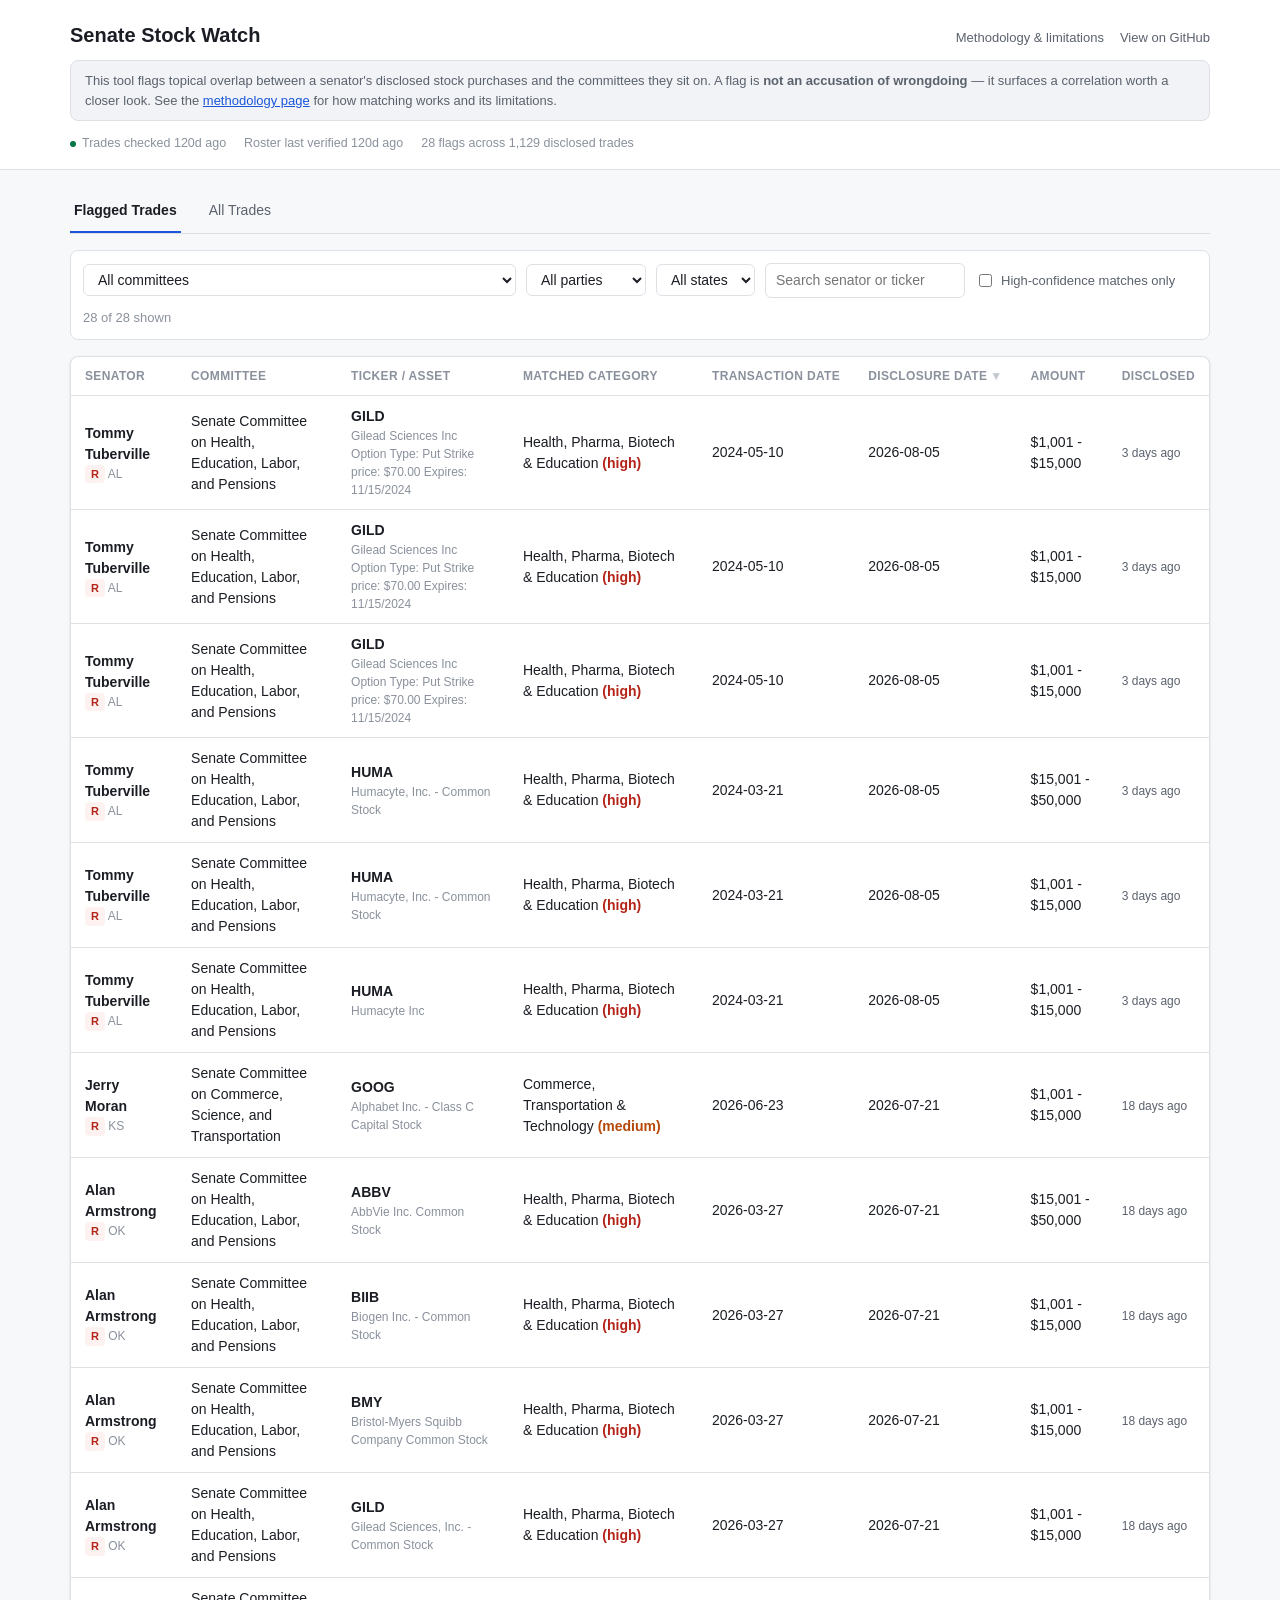
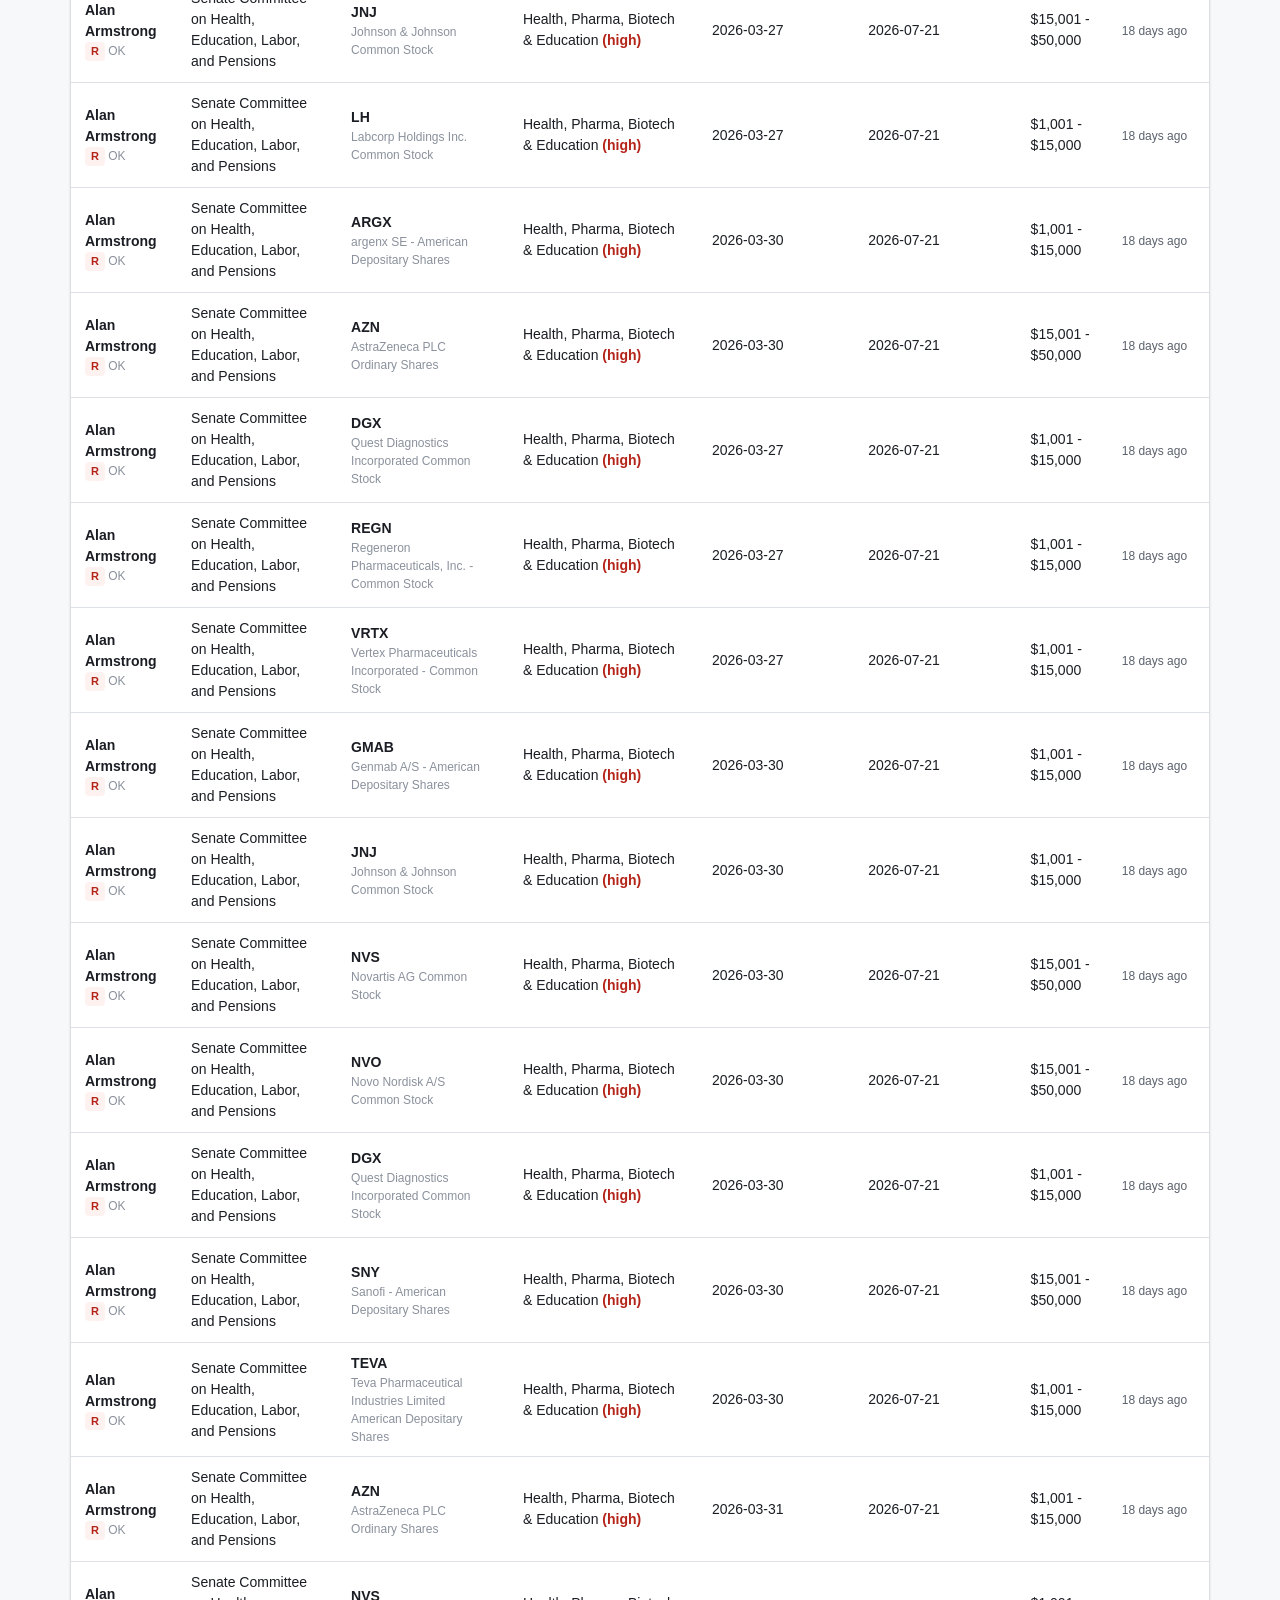
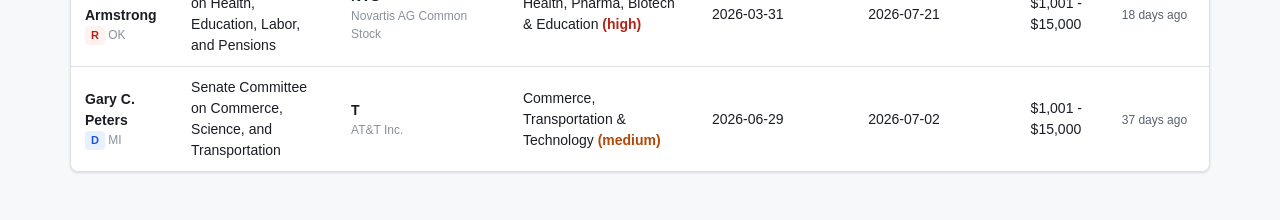
==== docs/index.html @ 35e69fd7 "Initial implementation of Senate Stock Watch Static, serverless web app that flags Senate stock purc" ====
<!doctype html>
<html lang="en">
<head>
  <meta charset="utf-8" />
  <meta name="viewport" content="width=device-width, initial-scale=1" />
  <title>Senate Stock Watch</title>
  <meta name="description" content="Flags US Senate stock trades that fall within the industry jurisdiction of a committee the trading senator sits on." />
  <link rel="stylesheet" href="styles.css" />
</head>
<body>
  <header class="site-header">
    <div class="wrap">
      <div class="title-row">
        <h1>Senate Stock Watch</h1>
        <nav class="header-links">
          <a href="methodology.html">Methodology &amp; limitations</a>
          <a href="#" id="repo-link" target="_blank" rel="noopener">View on GitHub</a>
        </nav>
      </div>
      <p class="disclaimer">
        This tool flags topical overlap between a senator's disclosed stock purchases and the committees
        they sit on. A flag is <strong>not an accusation of wrongdoing</strong> &mdash; it surfaces a
        correlation worth a closer look. See the <a href="methodology.html">methodology page</a> for how
        matching works and its limitations.
      </p>
      <div class="meta-row" id="meta-row">
        <span><span class="dot"></span>Loading...</span>
      </div>
    </div>
  </header>

  <main class="wrap">
    <div class="view-tabs" role="tablist">
      <button class="view-tab active" id="tab-flagged" data-view="flagged" role="tab" aria-selected="true">Flagged Trades</button>
      <button class="view-tab" id="tab-all" data-view="all" role="tab" aria-selected="false">All Trades</button>
    </div>

    <div class="filter-bar" id="filter-bar">
      <select id="filter-committee" aria-label="Filter by committee">
        <option value="">All committees</option>
      </select>
      <select id="filter-party" aria-label="Filter by party">
        <option value="">All parties</option>
        <option value="D">Democrat</option>
        <option value="R">Republican</option>
        <option value="I">Independent</option>
      </select>
      <select id="filter-state" aria-label="Filter by state">
        <option value="">All states</option>
      </select>
      <input type="text" id="filter-search" placeholder="Search senator or ticker" aria-label="Search senator or ticker" />
      <label class="filter-checkbox">
        <input type="checkbox" id="filter-confidence" />
        High-confidence matches only
      </label>
      <div class="filter-spacer"></div>
      <span class="result-count" id="result-count"></span>
    </div>

    <div class="table-container">
      <table id="data-table">
        <thead id="table-head"></thead>
        <tbody id="table-body"></tbody>
      </table>
      <div class="empty-state" id="empty-state" hidden></div>
      <div class="error-state" id="error-state" hidden></div>
    </div>
  </main>

  <dialog id="detail-modal">
    <div class="modal-inner" id="modal-body"></div>
  </dialog>

  <script src="js/data.js"></script>
  <script src="js/table.js"></script>
  <script src="js/filters.js"></script>
  <script src="js/detail.js"></script>
  <script src="js/state.js"></script>
  <script src="js/app.js"></script>
</body>
</html>
---- docs/styles.css ----
:root {
  --bg: #f7f8fa;
  --surface: #ffffff;
  --surface-alt: #f1f3f6;
  --border: #dde1e6;
  --text: #1a1d23;
  --text-muted: #5b626d;
  --text-faint: #8a919c;
  --accent: #1a56db;
  --accent-soft: #e8f0fe;
  --flag-high: #b42318;
  --flag-high-bg: #fef2f1;
  --flag-medium: #b54708;
  --flag-medium-bg: #fef6ec;
  --purchase: #067647;
  --purchase-bg: #e7f6ee;
  --sale: #6b7280;
  --sale-bg: #f1f3f6;
  --shadow: 0 1px 2px rgba(16, 24, 40, 0.06), 0 1px 3px rgba(16, 24, 40, 0.08);
  --radius: 8px;
}

@media (prefers-color-scheme: dark) {
  :root {
    --bg: #14161a;
    --surface: #1c1f26;
    --surface-alt: #23262e;
    --border: #333844;
    --text: #eaecef;
    --text-muted: #a3a9b5;
    --text-faint: #767d89;
    --accent: #5b8def;
    --accent-soft: #1c2b4a;
    --flag-high: #f97066;
    --flag-high-bg: #3a1a1a;
    --flag-medium: #f79009;
    --flag-medium-bg: #3a2a12;
    --purchase: #3ccb7f;
    --purchase-bg: #143324;
    --sale: #9aa1ac;
    --sale-bg: #23262e;
    --shadow: 0 1px 2px rgba(0, 0, 0, 0.4);
  }
}

* {
  box-sizing: border-box;
}

body {
  margin: 0;
  background: var(--bg);
  color: var(--text);
  font-family: -apple-system, BlinkMacSystemFont, "Segoe UI", Roboto, Helvetica, Arial, sans-serif;
  font-size: 14px;
  line-height: 1.5;
}

a {
  color: var(--accent);
}

.wrap {
  max-width: 1180px;
  margin: 0 auto;
  padding: 0 20px 48px;
}

/* Header */
.site-header {
  border-bottom: 1px solid var(--border);
  background: var(--surface);
  margin-bottom: 20px;
}

.site-header .wrap {
  padding-top: 20px;
  padding-bottom: 16px;
}

.title-row {
  display: flex;
  align-items: baseline;
  justify-content: space-between;
  flex-wrap: wrap;
  gap: 8px;
}

.title-row h1 {
  font-size: 20px;
  margin: 0;
}

.header-links {
  font-size: 13px;
  display: flex;
  gap: 16px;
}

.header-links a {
  text-decoration: none;
  color: var(--text-muted);
}

.header-links a:hover {
  color: var(--accent);
}

.disclaimer {
  margin-top: 10px;
  font-size: 13px;
  color: var(--text-muted);
  background: var(--surface-alt);
  border: 1px solid var(--border);
  border-radius: var(--radius);
  padding: 10px 14px;
}

.meta-row {
  margin-top: 10px;
  font-size: 12.5px;
  color: var(--text-faint);
  display: flex;
  gap: 18px;
  flex-wrap: wrap;
}

.meta-row .dot {
  width: 6px;
  height: 6px;
  border-radius: 50%;
  background: var(--purchase);
  display: inline-block;
  margin-right: 6px;
}

/* View tabs */
.view-tabs {
  display: flex;
  gap: 4px;
  margin-bottom: 16px;
  border-bottom: 1px solid var(--border);
}

.view-tab {
  appearance: none;
  border: none;
  background: none;
  font: inherit;
  color: var(--text-muted);
  padding: 10px 4px;
  margin-right: 20px;
  cursor: pointer;
  border-bottom: 2px solid transparent;
}

.view-tab.active {
  color: var(--text);
  border-bottom-color: var(--accent);
  font-weight: 600;
}

/* Filter bar */
.filter-bar {
  display: flex;
  flex-wrap: wrap;
  gap: 10px;
  align-items: center;
  margin-bottom: 16px;
  background: var(--surface);
  border: 1px solid var(--border);
  border-radius: var(--radius);
  padding: 12px;
}

.filter-bar select,
.filter-bar input[type="text"] {
  font: inherit;
  padding: 6px 10px;
  border-radius: 6px;
  border: 1px solid var(--border);
  background: var(--surface);
  color: var(--text);
}

.filter-bar input[type="text"] {
  min-width: 200px;
}

.filter-checkbox {
  display: flex;
  align-items: center;
  gap: 6px;
  color: var(--text-muted);
  font-size: 13px;
}

.filter-spacer {
  flex: 1;
}

.result-count {
  font-size: 13px;
  color: var(--text-faint);
}

/* Table */
.table-container {
  background: var(--surface);
  border: 1px solid var(--border);
  border-radius: var(--radius);
  overflow-x: auto;
  box-shadow: var(--shadow);
}

table {
  width: 100%;
  border-collapse: collapse;
  min-width: 760px;
}

thead th {
  text-align: left;
  font-size: 12px;
  text-transform: uppercase;
  letter-spacing: 0.03em;
  color: var(--text-faint);
  padding: 10px 14px;
  border-bottom: 1px solid var(--border);
  cursor: pointer;
  white-space: nowrap;
  user-select: none;
}

thead th:hover {
  color: var(--text);
}

thead th .sort-arrow {
  opacity: 0.5;
  margin-left: 3px;
}

tbody td {
  padding: 10px 14px;
  border-bottom: 1px solid var(--border);
  vertical-align: middle;
}

tbody tr:last-child td {
  border-bottom: none;
}

tbody tr {
  cursor: pointer;
}

tbody tr:hover {
  background: var(--surface-alt);
}

.senator-cell {
  display: flex;
  flex-direction: column;
}

.senator-name {
  font-weight: 600;
}

.senator-sub {
  font-size: 12px;
  color: var(--text-faint);
}

.badge {
  display: inline-block;
  font-size: 11px;
  font-weight: 600;
  padding: 1px 6px;
  border-radius: 4px;
}

.badge-D { background: var(--accent-soft); color: var(--accent); }
.badge-R { background: var(--flag-high-bg); color: var(--flag-high); }
.badge-I { background: var(--surface-alt); color: var(--text-muted); }

.chip {
  display: inline-block;
  font-size: 12px;
  padding: 2px 8px;
  border-radius: 999px;
  white-space: nowrap;
}

.chip-purchase { background: var(--purchase-bg); color: var(--purchase); }
.chip-sale { background: var(--sale-bg); color: var(--sale); }

.confidence-high { color: var(--flag-high); font-weight: 600; }
.confidence-medium { color: var(--flag-medium); font-weight: 600; }

.recency-chip {
  font-size: 12px;
  color: var(--text-muted);
}

.ticker {
  font-weight: 600;
}

.empty-state, .error-state {
  padding: 48px 20px;
  text-align: center;
  color: var(--text-muted);
}

.error-state {
  color: var(--flag-high);
}

/* Modal */
dialog#detail-modal {
  border: none;
  border-radius: 12px;
  padding: 0;
  width: min(560px, 92vw);
  background: var(--surface);
  color: var(--text);
  box-shadow: var(--shadow);
}

dialog#detail-modal::backdrop {
  background: rgba(10, 12, 16, 0.5);
}

.modal-inner {
  padding: 22px 24px;
}

.modal-inner h2 {
  margin: 0 0 4px;
  font-size: 18px;
}

.modal-close {
  position: absolute;
  top: 14px;
  right: 16px;
  appearance: none;
  border: none;
  background: none;
  font-size: 18px;
  color: var(--text-faint);
  cursor: pointer;
}

.modal-inner {
  position: relative;
}

.detail-grid {
  display: grid;
  grid-template-columns: auto 1fr;
  gap: 6px 14px;
  margin: 16px 0;
  font-size: 13px;
}

.detail-grid dt {
  color: var(--text-faint);
}

.detail-grid dd {
  margin: 0;
}

.rationale-box {
  background: var(--surface-alt);
  border-radius: 8px;
  padding: 12px 14px;
  font-size: 13px;
  color: var(--text-muted);
  margin: 12px 0;
}

.modal-links {
  display: flex;
  gap: 16px;
  font-size: 13px;
  margin-top: 10px;
}

/* Methodology page */
.prose {
  max-width: 720px;
}

.prose h2 {
  font-size: 16px;
  margin-top: 28px;
}

.prose p, .prose li {
  color: var(--text-muted);
}

.prose code {
  background: var(--surface-alt);
  padding: 1px 5px;
  border-radius: 4px;
  font-size: 12.5px;
}
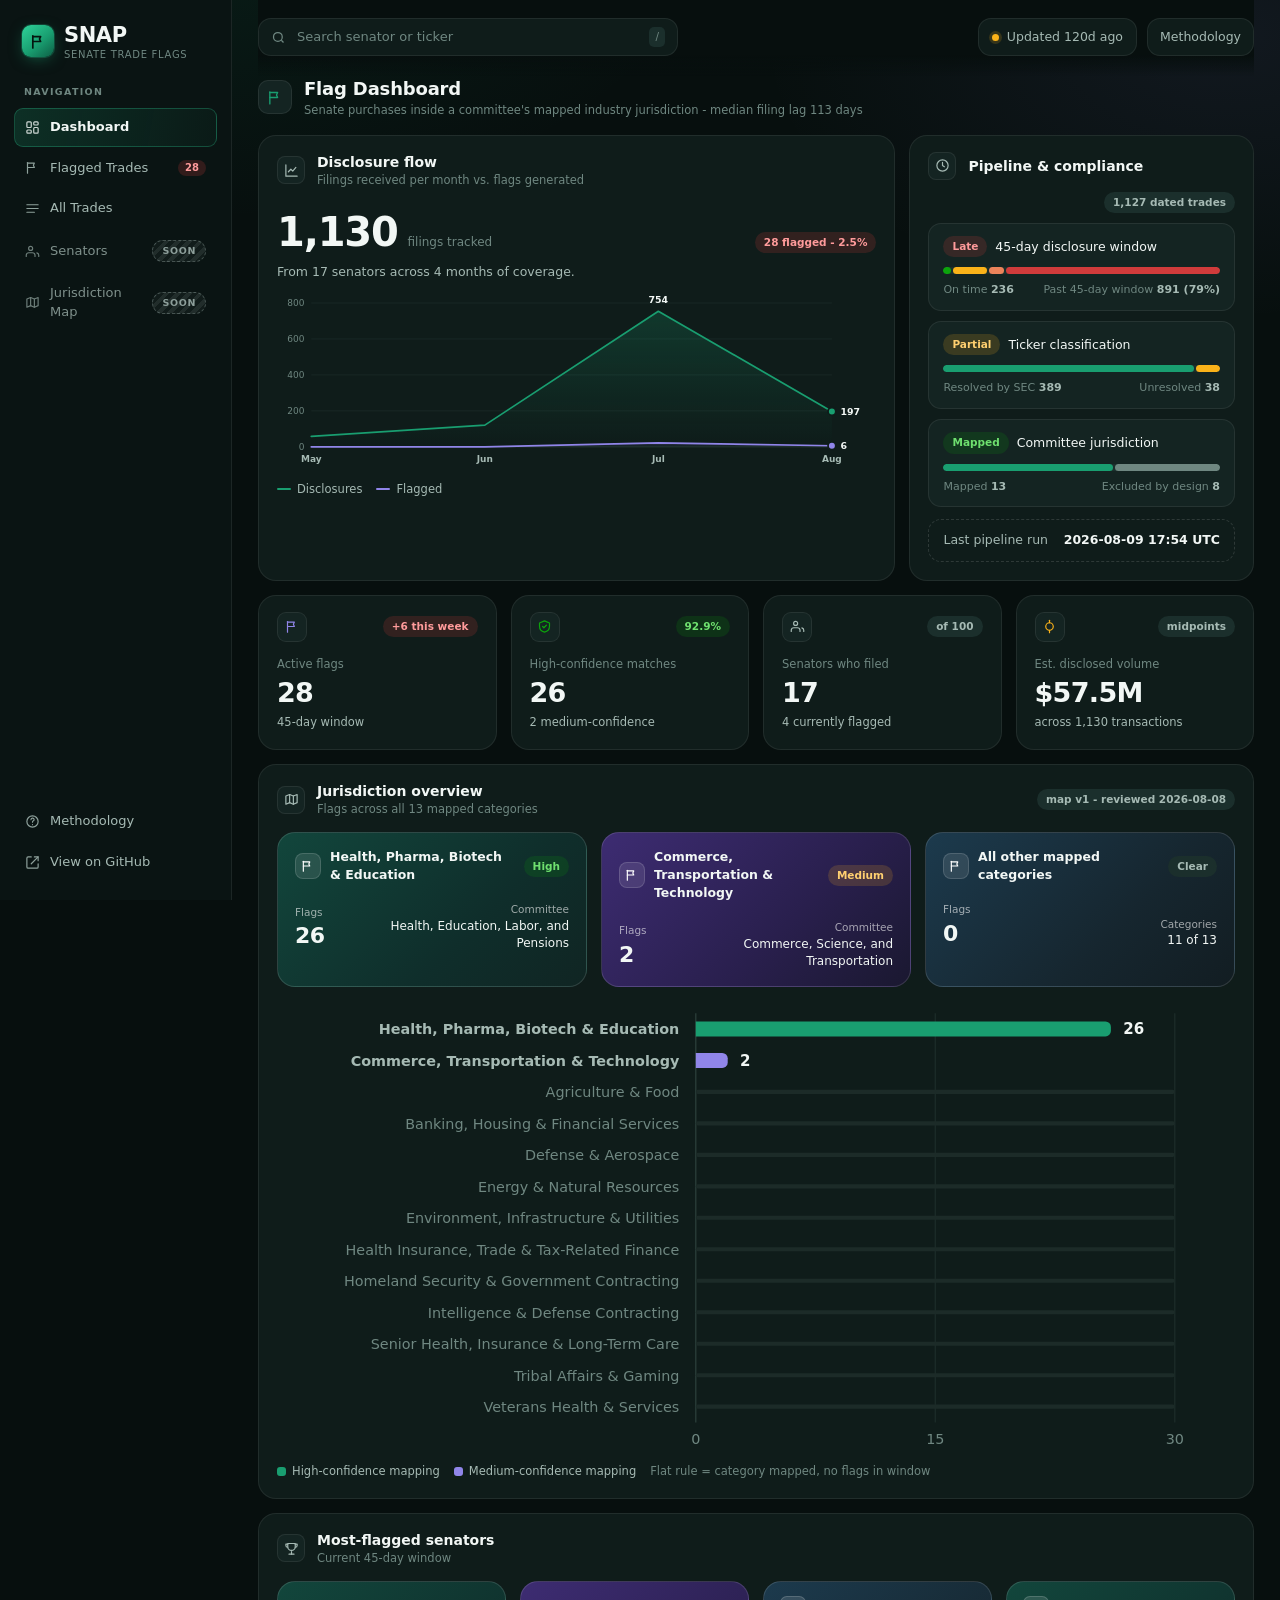
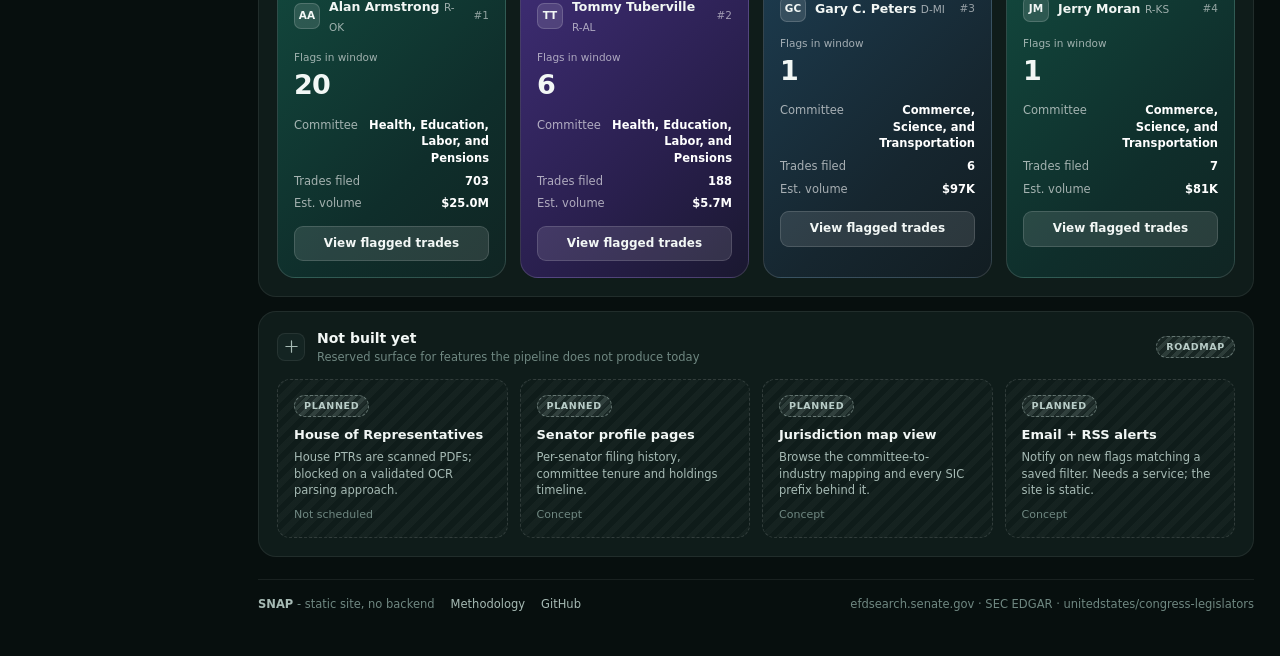
==== commit fcb4f789: "Redesign the frontend as SNAP: dark dashboard shell Replaces the single-table page with a three-view" ====
--- a/docs/index.html
+++ b/docs/index.html
@@ -3,79 +3,320 @@
 <head>
   <meta charset="utf-8" />
   <meta name="viewport" content="width=device-width, initial-scale=1" />
-  <title>Senate Stock Watch</title>
-  <meta name="description" content="Flags US Senate stock trades that fall within the industry jurisdiction of a committee the trading senator sits on." />
+  <title>SNAP - Senate trade flags</title>
+  <meta name="description" content="SNAP flags US Senate stock trades that fall within the industry jurisdiction of a committee the trading senator sits on." />
   <link rel="stylesheet" href="styles.css" />
 </head>
 <body>
-  <header class="site-header">
-    <div class="wrap">
-      <div class="title-row">
-        <h1>Senate Stock Watch</h1>
-        <nav class="header-links">
-          <a href="methodology.html">Methodology &amp; limitations</a>
-          <a href="#" id="repo-link" target="_blank" rel="noopener">View on GitHub</a>
-        </nav>
-      </div>
-      <p class="disclaimer">
-        This tool flags topical overlap between a senator's disclosed stock purchases and the committees
-        they sit on. A flag is <strong>not an accusation of wrongdoing</strong> &mdash; it surfaces a
-        correlation worth a closer look. See the <a href="methodology.html">methodology page</a> for how
-        matching works and its limitations.
-      </p>
-      <div class="meta-row" id="meta-row">
-        <span><span class="dot"></span>Loading...</span>
-      </div>
+<div class="app">
+
+  <!-- ------------------------------------------------------------ rail --- -->
+  <aside class="rail">
+    <a class="rail-brand" href="index.html">
+      <span class="rail-mark">
+        <svg width="17" height="17" viewBox="0 0 24 24" fill="none" stroke="#04150f" stroke-width="2.4" stroke-linecap="round" stroke-linejoin="round" aria-hidden="true">
+          <path d="M4 21V4"/><path d="M4 5h11l-1.6 3.5L15 12H4"/>
+        </svg>
+      </span>
+      <span class="rail-word">SNAP<span>Senate trade flags</span></span>
+    </a>
+
+    <nav class="rail-section" aria-label="Views">
+      <div class="rail-label">Navigation</div>
+      <button class="rail-item" id="nav-dashboard" data-view="dashboard" aria-current="page">
+        <svg width="15" height="15" viewBox="0 0 24 24" fill="none" stroke="currentColor" stroke-width="1.9" aria-hidden="true"><rect x="3" y="3" width="7" height="9" rx="1.5"/><rect x="14" y="3" width="7" height="5" rx="1.5"/><rect x="14" y="12" width="7" height="9" rx="1.5"/><rect x="3" y="16" width="7" height="5" rx="1.5"/></svg>
+        <span class="n">Dashboard</span>
+      </button>
+      <button class="rail-item" id="nav-flagged" data-view="flagged">
+        <svg width="15" height="15" viewBox="0 0 24 24" fill="none" stroke="currentColor" stroke-width="1.9" stroke-linecap="round" stroke-linejoin="round" aria-hidden="true"><path d="M4 21V4"/><path d="M4 5h11l-1.6 3.5L15 12H4"/></svg>
+        <span class="n">Flagged Trades</span>
+        <span class="rail-badge" id="nav-flag-count"></span>
+      </button>
+      <button class="rail-item" id="nav-all" data-view="all">
+        <svg width="15" height="15" viewBox="0 0 24 24" fill="none" stroke="currentColor" stroke-width="1.9" stroke-linecap="round" stroke-linejoin="round" aria-hidden="true"><path d="M3 6h18"/><path d="M3 12h18"/><path d="M3 18h12"/></svg>
+        <span class="n">All Trades</span>
+      </button>
+      <div class="rail-item" data-planned title="Planned - not built yet">
+        <svg width="15" height="15" viewBox="0 0 24 24" fill="none" stroke="currentColor" stroke-width="1.9" stroke-linecap="round" stroke-linejoin="round" aria-hidden="true"><path d="M16 20v-2a4 4 0 0 0-4-4H6a4 4 0 0 0-4 4v2"/><circle cx="9" cy="7" r="3.2"/><path d="M22 20v-2a4 4 0 0 0-3-3.9"/></svg>
+        <span class="n">Senators</span>
+        <span class="chip chip-planned">Soon</span>
+      </div>
+      <div class="rail-item" data-planned title="Planned - not built yet">
+        <svg width="15" height="15" viewBox="0 0 24 24" fill="none" stroke="currentColor" stroke-width="1.9" stroke-linecap="round" stroke-linejoin="round" aria-hidden="true"><path d="M9 4 3 6.5v13L9 17l6 2.5 6-2.5v-13L15 6.5Z"/><path d="M9 4v13"/><path d="M15 6.5v13"/></svg>
+        <span class="n">Jurisdiction Map</span>
+        <span class="chip chip-planned">Soon</span>
+      </div>
+    </nav>
+
+    <div class="rail-foot">
+      <a class="rail-item" href="methodology.html">
+        <svg width="15" height="15" viewBox="0 0 24 24" fill="none" stroke="currentColor" stroke-width="1.9" stroke-linecap="round" stroke-linejoin="round" aria-hidden="true"><circle cx="12" cy="12" r="9"/><path d="M9.6 9a2.5 2.5 0 1 1 3.4 2.3c-.7.3-1 .9-1 1.7"/><path d="M12 17h.01"/></svg>
+        <span class="n">Methodology</span>
+      </a>
+      <a class="rail-item" id="repo-link" href="https://github.com/ryanlafav/senate-stock-watch" target="_blank" rel="noopener">
+        <svg width="15" height="15" viewBox="0 0 24 24" fill="none" stroke="currentColor" stroke-width="1.9" stroke-linecap="round" stroke-linejoin="round" aria-hidden="true"><path d="M15 3h6v6"/><path d="M10 14 21 3"/><path d="M21 14v5a2 2 0 0 1-2 2H5a2 2 0 0 1-2-2V5a2 2 0 0 1 2-2h5"/></svg>
+        <span class="n">View on GitHub</span>
+      </a>
     </div>
-  </header>
-
-  <main class="wrap">
-    <div class="view-tabs" role="tablist">
-      <button class="view-tab active" id="tab-flagged" data-view="flagged" role="tab" aria-selected="true">Flagged Trades</button>
-      <button class="view-tab" id="tab-all" data-view="all" role="tab" aria-selected="false">All Trades</button>
+  </aside>
+
+  <!-- ------------------------------------------------------------ main --- -->
+  <div class="main">
+
+    <div class="topbar">
+      <label class="search" for="filter-search">
+        <svg width="15" height="15" viewBox="0 0 24 24" fill="none" stroke="currentColor" stroke-width="2" aria-hidden="true"><circle cx="11" cy="11" r="7"/><path d="m20 20-3.5-3.5"/></svg>
+        <input type="text" id="filter-search" placeholder="Search senator or ticker" autocomplete="off" />
+        <span class="kbd">/</span>
+      </label>
+      <div class="top-tools">
+        <span class="status-pill" id="meta-row"><span class="dot"></span><span>Loading data...</span></span>
+        <a class="pill-btn" href="methodology.html">Methodology</a>
+      </div>
     </div>
 
-    <div class="filter-bar" id="filter-bar">
-      <select id="filter-committee" aria-label="Filter by committee">
-        <option value="">All committees</option>
-      </select>
-      <select id="filter-party" aria-label="Filter by party">
-        <option value="">All parties</option>
-        <option value="D">Democrat</option>
-        <option value="R">Republican</option>
-        <option value="I">Independent</option>
-      </select>
-      <select id="filter-state" aria-label="Filter by state">
-        <option value="">All states</option>
-      </select>
-      <input type="text" id="filter-search" placeholder="Search senator or ticker" aria-label="Search senator or ticker" />
-      <label class="filter-checkbox">
-        <input type="checkbox" id="filter-confidence" />
-        High-confidence matches only
-      </label>
-      <div class="filter-spacer"></div>
-      <span class="result-count" id="result-count"></span>
-    </div>
-
-    <div class="table-container">
-      <table id="data-table">
-        <thead id="table-head"></thead>
-        <tbody id="table-body"></tbody>
-      </table>
-      <div class="empty-state" id="empty-state" hidden></div>
-      <div class="error-state" id="error-state" hidden></div>
-    </div>
-  </main>
-
-  <dialog id="detail-modal">
-    <div class="modal-inner" id="modal-body"></div>
-  </dialog>
-
-  <script src="js/data.js"></script>
-  <script src="js/table.js"></script>
-  <script src="js/filters.js"></script>
-  <script src="js/detail.js"></script>
-  <script src="js/state.js"></script>
-  <script src="js/app.js"></script>
+    <!-- ===================================================== dashboard === -->
+    <section id="view-dashboard">
+      <div class="page-title">
+        <span class="ico">
+          <svg width="17" height="17" viewBox="0 0 24 24" fill="none" stroke="var(--series-1)" stroke-width="1.9" stroke-linecap="round" stroke-linejoin="round" aria-hidden="true"><path d="M4 21V4"/><path d="M4 5h11l-1.6 3.5L15 12H4"/></svg>
+        </span>
+        <div>
+          <h1>Flag Dashboard</h1>
+          <p id="dash-subtitle">Senate purchases inside a committee's mapped industry jurisdiction</p>
+        </div>
+      </div>
+
+      <div class="grid g-hero">
+        <section class="card">
+          <div class="card-head">
+            <span class="ico">
+              <svg width="15" height="15" viewBox="0 0 24 24" fill="none" stroke="var(--ink-2)" stroke-width="1.9" stroke-linecap="round" stroke-linejoin="round" aria-hidden="true"><path d="M3 3v18h18"/><path d="m7 14 4-4 3 3 5-6"/></svg>
+            </span>
+            <div>
+              <h2>Disclosure flow</h2>
+              <p>Filings received per month vs. flags generated</p>
+            </div>
+          </div>
+
+          <div class="hero-figure-row">
+            <span class="hero-figure" id="hero-trades">-</span>
+            <span class="hero-unit">filings tracked</span>
+            <span class="chip chip-crit" id="hero-flag-share" style="margin-left:auto"></span>
+          </div>
+          <p class="hero-sub" id="hero-sub"></p>
+
+          <figure class="chart" id="chart-flow">
+            <div class="tooltip" id="tt-flow" role="status"></div>
+          </figure>
+
+          <div class="legend" style="margin-top:12px">
+            <span class="key"><span class="swatch line" style="background:var(--series-1)"></span>Disclosures</span>
+            <span class="key"><span class="swatch line" style="background:var(--series-2)"></span>Flagged</span>
+          </div>
+        </section>
+
+        <section class="card">
+          <div class="card-head">
+            <span class="ico">
+              <svg width="15" height="15" viewBox="0 0 24 24" fill="none" stroke="var(--ink-2)" stroke-width="1.9" stroke-linecap="round" stroke-linejoin="round" aria-hidden="true"><circle cx="12" cy="12" r="9"/><path d="M12 7v5l3 2"/></svg>
+            </span>
+            <div><h2>Pipeline &amp; compliance</h2></div>
+            <div class="right"><span class="chip chip-mute" id="lag-sample"></span></div>
+          </div>
+
+          <div class="meter-block">
+            <div class="mh">
+              <span class="chip chip-crit" id="lag-verdict">-</span>
+              <span>45-day disclosure window</span>
+            </div>
+            <div class="track" id="lag-track"></div>
+            <div class="meter-foot" id="lag-foot"></div>
+          </div>
+
+          <div class="meter-block">
+            <div class="mh">
+              <span class="chip chip-warn" id="sic-verdict">-</span>
+              <span>Ticker classification</span>
+            </div>
+            <div class="track" id="sic-track"></div>
+            <div class="meter-foot" id="sic-foot"></div>
+          </div>
+
+          <div class="meter-block">
+            <div class="mh">
+              <span class="chip chip-good">Mapped</span>
+              <span>Committee jurisdiction</span>
+            </div>
+            <div class="track" id="map-track"></div>
+            <div class="meter-foot" id="map-foot"></div>
+          </div>
+
+          <div class="callout">
+            <span>Last pipeline run</span>
+            <b id="last-run">-</b>
+          </div>
+        </section>
+      </div>
+
+      <div class="grid g-4 mt" id="stat-tiles"></div>
+
+      <section class="card mt">
+        <div class="card-head">
+          <span class="ico">
+            <svg width="15" height="15" viewBox="0 0 24 24" fill="none" stroke="var(--ink-2)" stroke-width="1.9" stroke-linecap="round" stroke-linejoin="round" aria-hidden="true"><path d="M9 4 3 6.5v13L9 17l6 2.5 6-2.5v-13L15 6.5Z"/><path d="M9 4v13"/><path d="M15 6.5v13"/></svg>
+          </span>
+          <div>
+            <h2>Jurisdiction overview</h2>
+            <p id="cat-subtitle">Where flags are concentrating across the mapped categories</p>
+          </div>
+          <div class="right"><span class="chip chip-mute" id="map-version"></span></div>
+        </div>
+
+        <div class="grid g-3" id="cat-features" style="margin-top:14px"></div>
+
+        <figure class="chart" id="chart-cats" style="margin-top:18px">
+          <div class="tooltip" id="tt-cats" role="status"></div>
+        </figure>
+        <div class="legend" style="margin-top:10px">
+          <span class="key"><span class="swatch" style="background:var(--series-1)"></span>High-confidence mapping</span>
+          <span class="key"><span class="swatch" style="background:var(--series-2)"></span>Medium-confidence mapping</span>
+          <span class="key muted">Flat rule = category mapped, no flags in window</span>
+        </div>
+      </section>
+
+      <section class="card mt" id="leaderboard-card">
+        <div class="card-head">
+          <span class="ico">
+            <svg width="15" height="15" viewBox="0 0 24 24" fill="none" stroke="var(--ink-2)" stroke-width="1.9" stroke-linecap="round" stroke-linejoin="round" aria-hidden="true"><path d="M8 21h8"/><path d="M12 17v4"/><path d="M6 4h12v5a6 6 0 0 1-12 0Z"/><path d="M18 5h3v2a3 3 0 0 1-3 3"/><path d="M6 5H3v2a3 3 0 0 0 3 3"/></svg>
+          </span>
+          <div>
+            <h2>Most-flagged senators</h2>
+            <p id="leaderboard-sub">Current disclosure window</p>
+          </div>
+        </div>
+        <div class="grid g-4" id="leaderboard" style="margin-top:14px"></div>
+      </section>
+
+      <section class="card mt">
+        <div class="card-head">
+          <span class="ico">
+            <svg width="15" height="15" viewBox="0 0 24 24" fill="none" stroke="var(--ink-2)" stroke-width="1.9" stroke-linecap="round" stroke-linejoin="round" aria-hidden="true"><path d="M12 3v18"/><path d="M3 12h18"/></svg>
+          </span>
+          <div>
+            <h2>Not built yet</h2>
+            <p>Reserved surface for features the pipeline does not produce today</p>
+          </div>
+          <div class="right"><span class="chip chip-planned">Roadmap</span></div>
+        </div>
+        <div class="planned-grid">
+          <div class="planned-card">
+            <span class="chip chip-planned">Planned</span>
+            <h3>House of Representatives</h3>
+            <p>House PTRs are scanned PDFs; blocked on a validated OCR parsing approach.</p>
+            <div class="eta">Not scheduled</div>
+          </div>
+          <div class="planned-card">
+            <span class="chip chip-planned">Planned</span>
+            <h3>Senator profile pages</h3>
+            <p>Per-senator filing history, committee tenure and holdings timeline.</p>
+            <div class="eta">Concept</div>
+          </div>
+          <div class="planned-card">
+            <span class="chip chip-planned">Planned</span>
+            <h3>Jurisdiction map view</h3>
+            <p>Browse the committee-to-industry mapping and every SIC prefix behind it.</p>
+            <div class="eta">Concept</div>
+          </div>
+          <div class="planned-card">
+            <span class="chip chip-planned">Planned</span>
+            <h3>Email + RSS alerts</h3>
+            <p>Notify on new flags matching a saved filter. Needs a service; the site is static.</p>
+            <div class="eta">Concept</div>
+          </div>
+        </div>
+      </section>
+    </section>
+
+    <!-- ======================================================== tables === -->
+    <section id="view-table" hidden>
+      <div class="page-title">
+        <span class="ico">
+          <svg width="17" height="17" viewBox="0 0 24 24" fill="none" stroke="var(--series-1)" stroke-width="1.9" stroke-linecap="round" stroke-linejoin="round" aria-hidden="true"><path d="M3 6h18"/><path d="M3 12h18"/><path d="M3 18h18"/></svg>
+        </span>
+        <div>
+          <h1 id="table-title">Flagged Trades</h1>
+          <p id="table-subtitle">Click any row for the full match rationale and the original filing</p>
+        </div>
+        <div class="seg" role="tablist">
+          <button id="tab-flagged" data-view="flagged" role="tab" aria-selected="true">Flagged</button>
+          <button id="tab-all" data-view="all" role="tab" aria-selected="false">All trades</button>
+        </div>
+      </div>
+
+      <section class="card">
+        <div class="filters" id="filter-bar">
+          <select id="filter-committee" aria-label="Filter by committee">
+            <option value="">All committees</option>
+          </select>
+          <select id="filter-party" aria-label="Filter by party">
+            <option value="">All parties</option>
+            <option value="D">Democrat</option>
+            <option value="R">Republican</option>
+            <option value="I">Independent</option>
+          </select>
+          <select id="filter-state" aria-label="Filter by state">
+            <option value="">All states</option>
+          </select>
+          <label class="filter-checkbox">
+            <input type="checkbox" id="filter-confidence" />
+            High-confidence only
+          </label>
+          <span class="result-count" id="result-count"></span>
+        </div>
+
+        <div class="table-scroll">
+          <table id="data-table">
+            <thead id="table-head"></thead>
+            <tbody id="table-body"></tbody>
+          </table>
+        </div>
+        <div class="loading-state" id="loading-state">Loading...</div>
+        <div class="empty-state" id="empty-state" hidden></div>
+        <div class="error-state" id="error-state" hidden></div>
+
+        <div class="notice">
+          <svg width="15" height="15" viewBox="0 0 24 24" fill="none" stroke="var(--warning)" stroke-width="2" stroke-linecap="round" aria-hidden="true"><circle cx="12" cy="12" r="9"/><path d="M12 8v5"/><path d="M12 16h.01"/></svg>
+          <span><b>A flag is not an accusation of wrongdoing.</b> It marks a topical overlap between a
+          disclosed purchase and a committee the senator sits on. Amounts are filed as ranges, so
+          every dollar figure here is a midpoint estimate. See
+          <a href="methodology.html">Methodology &amp; limitations</a>.</span>
+        </div>
+      </section>
+    </section>
+
+    <footer class="site-footer">
+      <span><b style="color:var(--ink-2)">SNAP</b> - static site, no backend</span>
+      <a href="methodology.html">Methodology</a>
+      <a href="https://github.com/ryanlafav/senate-stock-watch" target="_blank" rel="noopener">GitHub</a>
+      <span class="spacer">efdsearch.senate.gov &middot; SEC EDGAR &middot; unitedstates/congress-legislators</span>
+    </footer>
+
+  </div>
+</div>
+
+<dialog id="detail-modal">
+  <div class="modal-inner" id="modal-body"></div>
+</dialog>
+
+<script src="js/format.js"></script>
+<script src="js/data.js"></script>
+<script src="js/charts.js"></script>
+<script src="js/table.js"></script>
+<script src="js/filters.js"></script>
+<script src="js/detail.js"></script>
+<script src="js/dashboard.js"></script>
+<script src="js/state.js"></script>
+<script src="js/app.js"></script>
 </body>
 </html>
--- a/docs/styles.css
+++ b/docs/styles.css
@@ -1,412 +1,1009 @@
+/* SNAP - Senate trade flags.
+ *
+ * Single committed dark theme. Chart series colors are validated for
+ * colorblind separation and >=3:1 contrast against the card surface
+ * (#0f1c1a); status colors are reserved for confidence/compliance state and
+ * are never reused as a series color.
+ */
+
 :root {
-  --bg: #f7f8fa;
-  --surface: #ffffff;
-  --surface-alt: #f1f3f6;
-  --border: #dde1e6;
-  --text: #1a1d23;
-  --text-muted: #5b626d;
-  --text-faint: #8a919c;
-  --accent: #1a56db;
-  --accent-soft: #e8f0fe;
-  --flag-high: #b42318;
-  --flag-high-bg: #fef2f1;
-  --flag-medium: #b54708;
-  --flag-medium-bg: #fef6ec;
-  --purchase: #067647;
-  --purchase-bg: #e7f6ee;
-  --sale: #6b7280;
-  --sale-bg: #f1f3f6;
-  --shadow: 0 1px 2px rgba(16, 24, 40, 0.06), 0 1px 3px rgba(16, 24, 40, 0.08);
-  --radius: 8px;
-}
-
-@media (prefers-color-scheme: dark) {
-  :root {
-    --bg: #14161a;
-    --surface: #1c1f26;
-    --surface-alt: #23262e;
-    --border: #333844;
-    --text: #eaecef;
-    --text-muted: #a3a9b5;
-    --text-faint: #767d89;
-    --accent: #5b8def;
-    --accent-soft: #1c2b4a;
-    --flag-high: #f97066;
-    --flag-high-bg: #3a1a1a;
-    --flag-medium: #f79009;
-    --flag-medium-bg: #3a2a12;
-    --purchase: #3ccb7f;
-    --purchase-bg: #143324;
-    --sale: #9aa1ac;
-    --sale-bg: #23262e;
-    --shadow: 0 1px 2px rgba(0, 0, 0, 0.4);
-  }
-}
-
-* {
-  box-sizing: border-box;
-}
+  color-scheme: dark;
+
+  /* Surfaces */
+  --plane:      #070f0e;
+  --rail:       #0a1413;
+  --surface:    #0f1c1a;
+  --surface-2:  #142422;
+  --surface-3:  #1b2f2c;
+
+  /* Ink */
+  --ink:        #f2f7f5;
+  --ink-2:      #a6bab4;
+  --ink-3:      #6f8781;
+
+  /* Lines */
+  --hair:       rgba(255, 255, 255, 0.075);
+  --hair-2:     rgba(255, 255, 255, 0.13);
+  --grid:       #1c2b28;
+  --axis:       #2a3d39;
+
+  /* Chart series */
+  --series-1:   #199e70;
+  --series-2:   #9085e9;
+
+  /* Status (reserved) */
+  --good:       #0ca30c;
+  --warning:    #fab219;
+  --serious:    #ec835a;
+  --critical:   #d03b3b;
+
+  /* Party */
+  --party-d:    #3987e5;
+  --party-r:    #e66767;
+  --party-i:    #c98500;
+
+  --radius-lg: 18px;
+  --radius:    13px;
+  --radius-sm: 9px;
+
+  --rail-w: 232px;
+
+  font-family: system-ui, -apple-system, "Segoe UI", sans-serif;
+}
+
+* { box-sizing: border-box; }
+
+/* Several components below set an explicit `display`, which would otherwise
+   out-specify the `hidden` attribute and leave hidden controls on screen. */
+[hidden] { display: none !important; }
+
+html, body { margin: 0; padding: 0; }
 
 body {
-  margin: 0;
-  background: var(--bg);
-  color: var(--text);
-  font-family: -apple-system, BlinkMacSystemFont, "Segoe UI", Roboto, Helvetica, Arial, sans-serif;
+  background:
+    radial-gradient(900px 520px at 14% -10%, rgba(25, 158, 112, 0.10), transparent 60%),
+    radial-gradient(760px 460px at 96% 4%, rgba(144, 133, 233, 0.08), transparent 62%),
+    var(--plane);
+  background-attachment: fixed;
+  color: var(--ink);
   font-size: 14px;
-  line-height: 1.5;
-}
-
-a {
-  color: var(--accent);
-}
-
-.wrap {
-  max-width: 1180px;
-  margin: 0 auto;
-  padding: 0 20px 48px;
-}
-
-/* Header */
-.site-header {
-  border-bottom: 1px solid var(--border);
+  line-height: 1.45;
+  -webkit-font-smoothing: antialiased;
+}
+
+h1, h2, h3, h4, p, dl, dd, figure { margin: 0; }
+ul { margin: 0; }
+
+a { color: var(--ink); }
+
+button {
+  font: inherit;
+  color: inherit;
+  background: none;
+  border: none;
+  cursor: pointer;
+}
+
+code {
+  font-family: ui-monospace, SFMono-Regular, Menlo, monospace;
+  font-size: 0.92em;
+  background: var(--surface-2);
+  border: 1px solid var(--hair);
+  border-radius: 5px;
+  padding: 1px 5px;
+}
+
+:focus-visible {
+  outline: 2px solid var(--series-1);
+  outline-offset: 2px;
+  border-radius: 4px;
+}
+
+.visually-hidden {
+  position: absolute;
+  width: 1px; height: 1px;
+  padding: 0; margin: -1px;
+  overflow: hidden;
+  clip: rect(0 0 0 0);
+  white-space: nowrap;
+}
+
+/* ---------------------------------------------------------------- shell --- */
+
+.app {
+  display: grid;
+  grid-template-columns: var(--rail-w) minmax(0, 1fr);
+  min-height: 100vh;
+}
+
+.rail {
+  background: var(--rail);
+  border-right: 1px solid var(--hair);
+  padding: 20px 14px 18px;
+  display: flex;
+  flex-direction: column;
+  gap: 22px;
+  position: sticky;
+  top: 0;
+  height: 100vh;
+  overflow-y: auto;
+}
+
+.rail-brand {
+  display: flex;
+  align-items: center;
+  gap: 10px;
+  padding: 0 8px;
+  text-decoration: none;
+}
+.rail-mark {
+  width: 32px; height: 32px;
+  border-radius: 9px;
+  display: grid;
+  place-items: center;
+  flex: none;
+  background: linear-gradient(140deg, #2fd39a, #199e70 55%, #0d5f45);
+  box-shadow: 0 0 0 1px rgba(47, 211, 154, 0.2), 0 4px 16px -4px rgba(25, 158, 112, 0.6);
+}
+.rail-word {
+  font-size: 21px;
+  font-weight: 720;
+  letter-spacing: -0.02em;
+}
+.rail-word span {
+  display: block;
+  font-size: 10px;
+  font-weight: 500;
+  color: var(--ink-3);
+  letter-spacing: 0.07em;
+  text-transform: uppercase;
+  margin-top: -2px;
+}
+
+.rail-section { display: grid; gap: 2px; }
+.rail-label {
+  font-size: 9.5px;
+  font-weight: 650;
+  letter-spacing: 0.14em;
+  text-transform: uppercase;
+  color: var(--ink-3);
+  padding: 0 10px 7px;
+}
+.rail-item {
+  display: flex;
+  align-items: center;
+  gap: 10px;
+  width: 100%;
+  text-align: left;
+  padding: 9px 10px;
+  border-radius: var(--radius-sm);
+  font-size: 13px;
+  color: var(--ink-2);
+  border: 1px solid transparent;
+  text-decoration: none;
+}
+.rail-item:hover { background: rgba(255, 255, 255, 0.04); color: var(--ink); }
+.rail-item[aria-current="page"] {
+  background: linear-gradient(100deg, rgba(25, 158, 112, 0.20), rgba(25, 158, 112, 0.05));
+  border-color: rgba(47, 211, 154, 0.28);
+  color: var(--ink);
+  font-weight: 570;
+}
+.rail-item svg { flex: none; opacity: 0.85; }
+.rail-item .n { flex: 1; }
+.rail-item[data-planned] { cursor: default; opacity: 0.75; }
+.rail-item[data-planned]:hover { background: none; color: var(--ink-2); }
+
+.rail-badge {
+  font-size: 10px;
+  font-weight: 640;
+  padding: 1px 7px;
+  border-radius: 999px;
+  background: rgba(208, 59, 59, 0.2);
+  color: #ff9b9b;
+  font-variant-numeric: tabular-nums;
+}
+
+.rail-foot { margin-top: auto; display: grid; gap: 2px; }
+
+.main { min-width: 0; padding: 0 26px 44px; }
+
+/* --------------------------------------------------------------- topbar --- */
+
+.topbar {
+  display: flex;
+  align-items: center;
+  gap: 14px;
+  padding: 18px 0 20px;
+  position: sticky;
+  top: 0;
+  z-index: 20;
+  background: linear-gradient(var(--plane) 72%, transparent);
+}
+
+.search {
+  flex: 1 1 auto;
+  min-width: 0; /* let the search shrink instead of pushing the topbar wide */
+  max-width: 420px;
+  display: flex;
+  align-items: center;
+  gap: 9px;
+  height: 38px;
+  padding: 0 12px;
+  border-radius: var(--radius);
   background: var(--surface);
-  margin-bottom: 20px;
-}
-
-.site-header .wrap {
-  padding-top: 20px;
-  padding-bottom: 16px;
-}
-
-.title-row {
+  border: 1px solid var(--hair);
+  color: var(--ink-3);
+}
+.search:focus-within { border-color: var(--hair-2); }
+.search svg { flex: none; }
+.search input {
+  flex: 1;
+  min-width: 0;
+  background: none;
+  border: none;
+  color: var(--ink);
+  font: inherit;
+  font-size: 13px;
+  outline: none;
+}
+.search input::placeholder { color: var(--ink-3); }
+.search .kbd {
+  font-size: 10.5px;
+  padding: 2px 6px;
+  border-radius: 5px;
+  background: var(--surface-3);
+  color: var(--ink-3);
+  flex: none;
+}
+
+.top-tools {
+  margin-left: auto;
+  display: flex;
+  align-items: center;
+  gap: 10px;
+}
+
+.pill-btn {
+  display: inline-flex;
+  align-items: center;
+  gap: 9px;
+  height: 38px;
+  padding: 0 12px;
+  border-radius: var(--radius);
+  background: var(--surface);
+  border: 1px solid var(--hair);
+  font-size: 12.5px;
+  color: var(--ink-2);
+  text-decoration: none;
+  white-space: nowrap;
+}
+.pill-btn:hover { border-color: var(--hair-2); color: var(--ink); }
+
+.status-pill {
+  display: inline-flex;
+  align-items: center;
+  gap: 8px;
+  height: 38px;
+  padding: 0 13px;
+  border-radius: var(--radius);
+  background: var(--surface);
+  border: 1px solid var(--hair);
+  font-size: 12.5px;
+  color: var(--ink-2);
+  white-space: nowrap;
+}
+.status-pill .dot {
+  width: 7px; height: 7px;
+  border-radius: 50%;
+  background: var(--good);
+  box-shadow: 0 0 0 3px rgba(12, 163, 12, 0.16);
+  flex: none;
+}
+.status-pill.is-stale .dot {
+  background: var(--warning);
+  box-shadow: 0 0 0 3px rgba(250, 178, 25, 0.16);
+}
+.status-pill.is-error .dot {
+  background: var(--critical);
+  box-shadow: 0 0 0 3px rgba(208, 59, 59, 0.16);
+}
+
+/* ----------------------------------------------------------- page title --- */
+
+.page-title {
+  display: flex;
+  align-items: center;
+  gap: 12px;
+  margin-bottom: 16px;
+  flex-wrap: wrap;
+}
+.page-title .ico {
+  width: 34px; height: 34px;
+  border-radius: 10px;
+  display: grid;
+  place-items: center;
+  background: var(--surface-2);
+  border: 1px solid var(--hair);
+  flex: none;
+}
+.page-title h1 { font-size: 18px; font-weight: 620; letter-spacing: -0.01em; }
+.page-title p { font-size: 11.5px; color: var(--ink-3); }
+
+.seg {
+  margin-left: auto;
+  display: flex;
+  gap: 2px;
+  padding: 3px;
+  background: var(--surface);
+  border: 1px solid var(--hair);
+  border-radius: 11px;
+}
+.seg button {
+  padding: 6px 13px;
+  border-radius: 8px;
+  font-size: 12.5px;
+  color: var(--ink-3);
+  white-space: nowrap;
+}
+.seg button:hover { color: var(--ink-2); }
+.seg button[aria-selected="true"] {
+  background: var(--surface-3);
+  color: var(--ink);
+  font-weight: 570;
+}
+
+/* ---------------------------------------------------------------- grid --- */
+
+.grid { display: grid; gap: 14px; }
+.g-hero { grid-template-columns: minmax(0, 1.85fr) minmax(0, 1fr); }
+.g-4 { grid-template-columns: repeat(4, minmax(0, 1fr)); }
+.g-3 { grid-template-columns: repeat(3, minmax(0, 1fr)); }
+.mt { margin-top: 14px; }
+
+.card {
+  background: var(--surface);
+  border: 1px solid var(--hair);
+  border-radius: var(--radius-lg);
+  padding: 16px 18px 18px;
+  min-width: 0;
+}
+
+.card-head {
+  display: flex;
+  align-items: center;
+  gap: 12px;
+  flex-wrap: wrap;
+}
+.card-head .ico {
+  width: 28px; height: 28px;
+  border-radius: 8px;
+  flex: none;
+  display: grid;
+  place-items: center;
+  background: var(--surface-2);
+  border: 1px solid var(--hair);
+}
+.card-head h2 { font-size: 14px; font-weight: 600; }
+.card-head p { font-size: 11.5px; color: var(--ink-3); }
+.card-head .right {
+  margin-left: auto;
+  display: flex;
+  align-items: center;
+  gap: 8px;
+}
+
+/* --------------------------------------------------------------- chips --- */
+
+.chip {
+  display: inline-flex;
+  align-items: center;
+  gap: 5px;
+  padding: 3px 9px;
+  border-radius: 999px;
+  font-size: 10.5px;
+  font-weight: 620;
+  white-space: nowrap;
+}
+.chip-good { background: rgba(12, 163, 12, 0.16); color: #6fe06f; }
+.chip-warn { background: rgba(250, 178, 25, 0.16); color: #ffd070; }
+.chip-crit { background: rgba(208, 59, 59, 0.18); color: #ff9b9b; }
+.chip-mute { background: var(--surface-3); color: var(--ink-2); }
+.chip-planned {
+  background: repeating-linear-gradient(135deg, rgba(123, 143, 138, 0.28) 0 4px, rgba(123, 143, 138, 0.09) 4px 8px);
+  color: #b9cdc8;
+  border: 1px dashed rgba(185, 205, 200, 0.42);
+  text-transform: uppercase;
+  letter-spacing: 0.07em;
+  font-size: 9.5px;
+}
+
+.badge {
+  display: inline-grid;
+  place-items: center;
+  min-width: 17px;
+  height: 17px;
+  padding: 0 4px;
+  border-radius: 5px;
+  font-size: 10px;
+  font-weight: 700;
+}
+.badge-D { background: rgba(57, 135, 229, 0.2); color: #8fc0f5; }
+.badge-R { background: rgba(230, 103, 103, 0.2); color: #f4a7a7; }
+.badge-I { background: rgba(201, 133, 0, 0.2); color: #ecc077; }
+
+.confidence-high { color: #ff9b9b; font-weight: 600; }
+.confidence-medium { color: #ffd070; font-weight: 600; }
+.confidence-low { color: var(--ink-3); font-weight: 600; }
+
+/* ---------------------------------------------------------------- hero --- */
+
+.hero-figure-row {
   display: flex;
   align-items: baseline;
+  gap: 10px;
+  margin-top: 14px;
+  flex-wrap: wrap;
+}
+.hero-figure { font-size: 40px; font-weight: 700; letter-spacing: -0.03em; }
+.hero-unit { font-size: 12px; color: var(--ink-3); }
+.hero-sub { font-size: 12.5px; color: var(--ink-2); margin-top: 2px; }
+
+.range-tabs {
+  display: flex;
+  gap: 2px;
+  padding: 3px;
+  background: var(--surface-2);
+  border: 1px solid var(--hair);
+  border-radius: 9px;
+}
+.range-tabs button {
+  padding: 4px 10px;
+  border-radius: 6px;
+  font-size: 11.5px;
+  color: var(--ink-3);
+}
+.range-tabs button[aria-pressed="true"] { background: var(--surface-3); color: var(--ink); }
+
+/* -------------------------------------------------------------- charts --- */
+
+.legend {
+  display: flex;
+  gap: 14px;
+  align-items: center;
+  flex-wrap: wrap;
+  font-size: 11.5px;
+  color: var(--ink-2);
+}
+.legend .key { display: inline-flex; align-items: center; gap: 6px; }
+.swatch { width: 9px; height: 9px; border-radius: 3px; flex: none; }
+.swatch.line { width: 14px; height: 2px; border-radius: 2px; }
+
+.chart { position: relative; margin-top: 10px; }
+.chart svg { display: block; width: 100%; height: auto; overflow: visible; }
+.tick { font-size: 10.5px; fill: var(--ink-3); }
+.tick-strong { font-size: 10.5px; fill: var(--ink-2); font-weight: 560; }
+.gridline { stroke: var(--grid); stroke-width: 1; }
+.baseline { stroke: var(--axis); stroke-width: 1; }
+.dlabel { font-size: 11px; fill: var(--ink); font-weight: 620; }
+
+.tooltip {
+  position: absolute;
+  pointer-events: none;
+  opacity: 0;
+  transform: translate(-50%, -100%);
+  background: #06110f;
+  border: 1px solid var(--hair-2);
+  border-radius: 10px;
+  padding: 8px 11px;
+  font-size: 12px;
+  line-height: 1.45;
+  box-shadow: 0 12px 30px rgba(0, 0, 0, 0.6);
+  transition: opacity 0.12s ease;
+  z-index: 6;
+  white-space: nowrap;
+}
+.tooltip .tt-t { font-weight: 640; margin-bottom: 4px; }
+.tooltip .tt-r { display: flex; align-items: center; gap: 7px; color: var(--ink-2); }
+.tooltip .tt-r b { margin-left: auto; color: var(--ink); font-variant-numeric: tabular-nums; }
+
+/* -------------------------------------------------------------- meters --- */
+
+.meter-block {
+  background: var(--surface-2);
+  border: 1px solid var(--hair);
+  border-radius: var(--radius);
+  padding: 12px 14px;
+  margin-top: 10px;
+}
+.meter-block .mh {
+  display: flex;
+  align-items: center;
+  gap: 8px;
+  font-size: 12.5px;
+}
+.track {
+  height: 7px;
+  border-radius: 999px;
+  background: var(--surface-3);
+  margin-top: 10px;
+  overflow: hidden;
+  display: flex;
+  gap: 2px;
+}
+.track > i { display: block; height: 100%; border-radius: 999px; }
+.meter-foot {
+  display: flex;
   justify-content: space-between;
+  gap: 10px;
+  font-size: 11px;
+  color: var(--ink-3);
+  margin-top: 8px;
+}
+.meter-foot b { color: var(--ink-2); font-variant-numeric: tabular-nums; }
+
+.callout {
+  display: flex;
+  align-items: center;
+  justify-content: space-between;
+  gap: 10px;
+  margin-top: 12px;
+  padding: 11px 14px;
+  border-radius: var(--radius);
+  border: 1px dashed var(--hair-2);
+  font-size: 12.5px;
+  color: var(--ink-2);
+}
+.callout b { color: var(--ink); font-variant-numeric: tabular-nums; }
+
+/* ---------------------------------------------------------- stat tiles --- */
+
+.stat .row1 { display: flex; align-items: center; justify-content: space-between; gap: 8px; }
+.stat .ico {
+  width: 30px; height: 30px;
+  border-radius: 9px;
+  display: grid;
+  place-items: center;
+  background: var(--surface-2);
+  border: 1px solid var(--hair);
+  flex: none;
+}
+.stat .k { font-size: 11.5px; color: var(--ink-3); margin-top: 14px; }
+.stat .v { font-size: 27px; font-weight: 690; letter-spacing: -0.025em; margin-top: 1px; }
+.stat .d { font-size: 11.5px; color: var(--ink-2); margin-top: 2px; }
+
+/* --------------------------------------------------- gradient features --- */
+
+.feature {
+  border-radius: var(--radius-lg);
+  padding: 15px 17px 16px;
+  border: 1px solid var(--hair-2);
+  position: relative;
+  overflow: hidden;
+  min-width: 0;
+}
+.feature.teal   { background: linear-gradient(135deg, #12463c 0%, #0f2e2b 62%, #102523 100%); }
+.feature.violet { background: linear-gradient(135deg, #3d2c72 0%, #291f4d 60%, #1a1830 100%); }
+.feature.steel  { background: linear-gradient(135deg, #1c3a4d 0%, #16262f 62%, #121d22 100%); }
+
+.feature .fh { display: flex; align-items: center; gap: 9px; }
+.feature .fh .ico {
+  width: 26px; height: 26px;
+  border-radius: 8px;
+  flex: none;
+  display: grid;
+  place-items: center;
+  background: rgba(255, 255, 255, 0.10);
+  border: 1px solid rgba(255, 255, 255, 0.14);
+}
+.feature .fh h3 { font-size: 12.5px; font-weight: 600; min-width: 0; }
+.feature .fh .tag { margin-left: auto; flex: none; }
+.feature .body {
+  display: flex;
+  align-items: flex-end;
+  justify-content: space-between;
+  gap: 12px;
+  margin-top: 18px;
+}
+.feature .body .k { font-size: 10.5px; color: rgba(255, 255, 255, 0.6); }
+.feature .body .v { font-size: 22px; font-weight: 680; letter-spacing: -0.02em; }
+.feature .body .r { text-align: right; }
+
+/* --------------------------------------------------------- leaderboard --- */
+
+.lb { border-radius: var(--radius-lg); padding: 14px 16px 16px; border: 1px solid var(--hair-2); }
+.lb .head { display: flex; align-items: center; gap: 9px; }
+.lb .head .av {
+  width: 26px; height: 26px;
+  border-radius: 7px;
+  background: rgba(255, 255, 255, 0.12);
+  border: 1px solid rgba(255, 255, 255, 0.16);
+  display: grid;
+  place-items: center;
+  font-size: 10.5px;
+  font-weight: 650;
+  flex: none;
+}
+.lb .head .nm { font-size: 12.5px; font-weight: 600; }
+.lb .head .sub { font-size: 10.5px; color: rgba(255, 255, 255, 0.6); }
+.lb .head .rank { margin-left: auto; font-size: 10.5px; color: rgba(255, 255, 255, 0.55); }
+.lb .k { font-size: 10.5px; color: rgba(255, 255, 255, 0.6); margin-top: 14px; }
+.lb .v { font-size: 27px; font-weight: 700; letter-spacing: -0.025em; }
+.lb .rows { margin-top: 12px; display: grid; gap: 6px; font-size: 11.5px; }
+.lb .rows div { display: flex; justify-content: space-between; gap: 10px; color: rgba(255, 255, 255, 0.62); }
+.lb .rows div b {
+  color: #fff;
+  font-weight: 560;
+  font-variant-numeric: tabular-nums;
+  text-align: right;
+}
+.lb .cta {
+  margin-top: 14px;
+  width: 100%;
+  text-align: center;
+  padding: 8px;
+  border-radius: 9px;
+  font-size: 12px;
+  font-weight: 570;
+  background: rgba(255, 255, 255, 0.11);
+  border: 1px solid rgba(255, 255, 255, 0.14);
+}
+.lb .cta:hover { background: rgba(255, 255, 255, 0.18); }
+
+/* ------------------------------------------------------------- filters --- */
+
+.filters {
+  display: flex;
+  gap: 8px;
+  align-items: center;
   flex-wrap: wrap;
-  gap: 8px;
-}
-
-.title-row h1 {
-  font-size: 20px;
-  margin: 0;
-}
-
-.header-links {
-  font-size: 13px;
-  display: flex;
-  gap: 16px;
-}
-
-.header-links a {
-  text-decoration: none;
-  color: var(--text-muted);
-}
-
-.header-links a:hover {
-  color: var(--accent);
-}
-
-.disclaimer {
-  margin-top: 10px;
-  font-size: 13px;
-  color: var(--text-muted);
-  background: var(--surface-alt);
-  border: 1px solid var(--border);
-  border-radius: var(--radius);
-  padding: 10px 14px;
-}
-
-.meta-row {
-  margin-top: 10px;
-  font-size: 12.5px;
-  color: var(--text-faint);
-  display: flex;
-  gap: 18px;
-  flex-wrap: wrap;
-}
-
-.meta-row .dot {
-  width: 6px;
-  height: 6px;
-  border-radius: 50%;
-  background: var(--purchase);
-  display: inline-block;
-  margin-right: 6px;
-}
-
-/* View tabs */
-.view-tabs {
-  display: flex;
-  gap: 4px;
-  margin-bottom: 16px;
-  border-bottom: 1px solid var(--border);
-}
-
-.view-tab {
+  margin-top: 14px;
+}
+.control,
+.filters select,
+.filters input[type="text"] {
+  height: 32px;
+  padding: 0 11px;
+  border-radius: 9px;
+  background: var(--surface-2);
+  border: 1px solid var(--hair);
+  font: inherit;
+  font-size: 12px;
+  color: var(--ink-2);
+  display: inline-flex;
+  align-items: center;
+  gap: 7px;
+  outline: none;
+}
+.filters select {
   appearance: none;
-  border: none;
-  background: none;
-  font: inherit;
-  color: var(--text-muted);
-  padding: 10px 4px;
-  margin-right: 20px;
+  padding-right: 26px;
+  background-image: url("data:image/svg+xml;charset=utf-8,%3Csvg xmlns='http://www.w3.org/2000/svg' width='12' height='12' viewBox='0 0 24 24' fill='none' stroke='%236f8781' stroke-width='2.4' stroke-linecap='round'%3E%3Cpath d='m6 9 6 6 6-6'/%3E%3C/svg%3E");
+  background-repeat: no-repeat;
+  background-position: right 9px center;
   cursor: pointer;
-  border-bottom: 2px solid transparent;
-}
-
-.view-tab.active {
-  color: var(--text);
-  border-bottom-color: var(--accent);
-  font-weight: 600;
-}
-
-/* Filter bar */
-.filter-bar {
-  display: flex;
-  flex-wrap: wrap;
-  gap: 10px;
-  align-items: center;
-  margin-bottom: 16px;
-  background: var(--surface);
-  border: 1px solid var(--border);
-  border-radius: var(--radius);
-  padding: 12px;
-}
-
-.filter-bar select,
-.filter-bar input[type="text"] {
-  font: inherit;
-  padding: 6px 10px;
-  border-radius: 6px;
-  border: 1px solid var(--border);
-  background: var(--surface);
-  color: var(--text);
-}
-
-.filter-bar input[type="text"] {
-  min-width: 200px;
-}
+}
+.filters select:hover,
+.filters input[type="text"]:hover { border-color: var(--hair-2); }
+.filters select:focus-visible,
+.filters input[type="text"]:focus-visible { border-color: var(--series-1); outline: none; }
+.filters input[type="text"] {
+  flex: 1 1 200px;
+  min-width: 160px;
+  color: var(--ink);
+}
+.filters input[type="text"]::placeholder { color: var(--ink-3); }
 
 .filter-checkbox {
-  display: flex;
-  align-items: center;
-  gap: 6px;
-  color: var(--text-muted);
-  font-size: 13px;
-}
-
-.filter-spacer {
-  flex: 1;
-}
+  display: inline-flex;
+  align-items: center;
+  gap: 7px;
+  height: 32px;
+  padding: 0 11px;
+  border-radius: 9px;
+  background: var(--surface-2);
+  border: 1px solid var(--hair);
+  font-size: 12px;
+  color: var(--ink-2);
+  cursor: pointer;
+  user-select: none;
+}
+.filter-checkbox:hover { border-color: var(--hair-2); }
+.filter-checkbox input { accent-color: var(--series-1); margin: 0; }
 
 .result-count {
-  font-size: 13px;
-  color: var(--text-faint);
-}
-
-/* Table */
-.table-container {
-  background: var(--surface);
-  border: 1px solid var(--border);
-  border-radius: var(--radius);
-  overflow-x: auto;
-  box-shadow: var(--shadow);
-}
+  margin-left: auto;
+  font-size: 12px;
+  color: var(--ink-3);
+  font-variant-numeric: tabular-nums;
+}
+
+/* --------------------------------------------------------------- table --- */
+
+.table-scroll { overflow-x: auto; margin-top: 12px; }
 
 table {
   width: 100%;
   border-collapse: collapse;
-  min-width: 760px;
-}
-
+  font-size: 12.5px;
+}
 thead th {
   text-align: left;
-  font-size: 12px;
+  font-size: 10.5px;
+  font-weight: 620;
+  letter-spacing: 0.07em;
   text-transform: uppercase;
-  letter-spacing: 0.03em;
-  color: var(--text-faint);
-  padding: 10px 14px;
-  border-bottom: 1px solid var(--border);
-  cursor: pointer;
+  color: var(--ink-3);
+  padding: 0 11px 10px;
   white-space: nowrap;
+  border-bottom: 1px solid var(--hair);
   user-select: none;
 }
-
-thead th:hover {
-  color: var(--text);
-}
-
-thead th .sort-arrow {
-  opacity: 0.5;
-  margin-left: 3px;
-}
+thead th[data-sortable] { cursor: pointer; }
+thead th[data-sortable]:hover { color: var(--ink-2); }
+.sort-arrow { margin-left: 5px; font-size: 9px; color: var(--series-1); }
 
 tbody td {
-  padding: 10px 14px;
-  border-bottom: 1px solid var(--border);
+  padding: 11px;
+  border-bottom: 1px solid var(--hair);
   vertical-align: middle;
 }
-
-tbody tr:last-child td {
-  border-bottom: none;
-}
-
-tbody tr {
-  cursor: pointer;
-}
-
-tbody tr:hover {
-  background: var(--surface-alt);
-}
-
-.senator-cell {
-  display: flex;
-  flex-direction: column;
-}
-
-.senator-name {
-  font-weight: 600;
-}
-
+tbody tr:last-child td { border-bottom: none; }
+tbody tr { cursor: pointer; }
+tbody tr:hover { background: rgba(255, 255, 255, 0.028); }
+
+.senator-cell { display: flex; align-items: center; gap: 9px; }
+.senator-cell .av {
+  width: 28px; height: 28px;
+  border-radius: 8px;
+  flex: none;
+  display: grid;
+  place-items: center;
+  font-size: 10.5px;
+  font-weight: 640;
+  background: var(--surface-2);
+  border: 1px solid var(--hair);
+  color: var(--ink-2);
+}
+.senator-name { font-weight: 570; display: block; white-space: nowrap; }
 .senator-sub {
-  font-size: 12px;
-  color: var(--text-faint);
-}
-
-.badge {
-  display: inline-block;
+  display: flex;
+  align-items: center;
+  gap: 5px;
   font-size: 11px;
-  font-weight: 600;
-  padding: 1px 6px;
-  border-radius: 4px;
-}
-
-.badge-D { background: var(--accent-soft); color: var(--accent); }
-.badge-R { background: var(--flag-high-bg); color: var(--flag-high); }
-.badge-I { background: var(--surface-alt); color: var(--text-muted); }
-
-.chip {
-  display: inline-block;
-  font-size: 12px;
-  padding: 2px 8px;
-  border-radius: 999px;
+  color: var(--ink-3);
+}
+.ticker { font-weight: 650; font-variant-numeric: tabular-nums; }
+/* Long asset, committee and industry names are truncated to one line so the
+   row stays a single band. The full string stays reachable via the cell's
+   title attribute and the detail modal, so nothing is actually hidden.
+   These must be block-level: max-width does nothing on an inline box. */
+.cell-sub,
+.industry-cell,
+.committee-cell > div:first-child {
+  display: block;
+  overflow: hidden;
+  text-overflow: ellipsis;
   white-space: nowrap;
 }
-
-.chip-purchase { background: var(--purchase-bg); color: var(--purchase); }
-.chip-sale { background: var(--sale-bg); color: var(--sale); }
-
-.confidence-high { color: var(--flag-high); font-weight: 600; }
-.confidence-medium { color: var(--flag-medium); font-weight: 600; }
-
-.recency-chip {
-  font-size: 12px;
-  color: var(--text-muted);
-}
-
-.ticker {
-  font-weight: 600;
-}
-
-.empty-state, .error-state {
-  padding: 48px 20px;
+.cell-sub { font-size: 11px; color: var(--ink-3); max-width: 235px; }
+.industry-cell { font-size: 12px; color: var(--ink-2); max-width: 215px; }
+.committee-cell > div:first-child { font-size: 12px; max-width: 245px; }
+.num { font-variant-numeric: tabular-nums; white-space: nowrap; }
+.align-right { text-align: right; }
+.muted { color: var(--ink-3); }
+
+.chip-purchase { background: rgba(25, 158, 112, 0.18); color: #6fdcb4; }
+.chip-sale { background: rgba(144, 133, 233, 0.18); color: #c3bcf5; }
+
+.empty-state,
+.error-state,
+.loading-state {
+  padding: 34px 16px;
   text-align: center;
-  color: var(--text-muted);
-}
-
-.error-state {
-  color: var(--flag-high);
-}
-
-/* Modal */
+  font-size: 13px;
+  color: var(--ink-3);
+}
+.error-state { color: #ff9b9b; }
+
+.skeleton {
+  height: 13px;
+  border-radius: 5px;
+  background: linear-gradient(90deg, var(--surface-2) 25%, var(--surface-3) 50%, var(--surface-2) 75%);
+  background-size: 200% 100%;
+  animation: shimmer 1.3s linear infinite;
+}
+@keyframes shimmer {
+  from { background-position: 200% 0; }
+  to { background-position: -200% 0; }
+}
+@media (prefers-reduced-motion: reduce) {
+  .skeleton { animation: none; }
+  .tooltip { transition: none; }
+}
+
+/* -------------------------------------------------------------- notice --- */
+
+.notice {
+  margin-top: 14px;
+  display: flex;
+  gap: 10px;
+  align-items: flex-start;
+  padding: 12px 15px;
+  border-radius: var(--radius);
+  background: rgba(250, 178, 25, 0.07);
+  border: 1px solid rgba(250, 178, 25, 0.22);
+  font-size: 12.5px;
+  color: var(--ink-2);
+}
+.notice svg { flex: none; margin-top: 1px; }
+.notice b { color: var(--ink); }
+
+/* ------------------------------------------------------------- planned --- */
+
+.planned-grid {
+  display: grid;
+  grid-template-columns: repeat(4, minmax(0, 1fr));
+  gap: 12px;
+  margin-top: 14px;
+}
+.planned-card {
+  border-radius: var(--radius);
+  padding: 14px 16px;
+  border: 1px dashed var(--hair-2);
+  background: repeating-linear-gradient(135deg, rgba(123, 143, 138, 0.06) 0 6px, transparent 6px 12px);
+}
+.planned-card h3 { font-size: 13px; font-weight: 620; margin-top: 9px; }
+.planned-card p { font-size: 11.5px; color: var(--ink-2); margin-top: 4px; }
+.planned-card .eta { font-size: 11px; color: var(--ink-3); margin-top: 8px; }
+
+/* --------------------------------------------------------------- modal --- */
+
 dialog#detail-modal {
-  border: none;
-  border-radius: 12px;
+  border: 1px solid var(--hair-2);
+  border-radius: var(--radius-lg);
+  background: var(--surface);
+  color: var(--ink);
   padding: 0;
-  width: min(560px, 92vw);
-  background: var(--surface);
-  color: var(--text);
-  box-shadow: var(--shadow);
-}
-
-dialog#detail-modal::backdrop {
-  background: rgba(10, 12, 16, 0.5);
-}
-
-.modal-inner {
-  padding: 22px 24px;
-}
-
-.modal-inner h2 {
-  margin: 0 0 4px;
-  font-size: 18px;
-}
-
+  max-width: 620px;
+  width: calc(100% - 32px);
+  box-shadow: 0 30px 70px rgba(0, 0, 0, 0.7);
+}
+dialog#detail-modal::backdrop { background: rgba(3, 8, 7, 0.72); }
+
+.modal-inner { padding: 22px 24px 24px; position: relative; }
 .modal-close {
   position: absolute;
-  top: 14px;
-  right: 16px;
-  appearance: none;
-  border: none;
-  background: none;
+  top: 14px; right: 14px;
+  width: 30px; height: 30px;
+  border-radius: 8px;
+  background: var(--surface-2);
+  border: 1px solid var(--hair);
+  color: var(--ink-2);
   font-size: 18px;
-  color: var(--text-faint);
-  cursor: pointer;
-}
-
-.modal-inner {
-  position: relative;
-}
+  line-height: 1;
+  display: grid;
+  place-items: center;
+}
+.modal-close:hover { color: var(--ink); border-color: var(--hair-2); }
+.modal-inner h2 { font-size: 18px; font-weight: 640; padding-right: 40px; }
 
 .detail-grid {
   display: grid;
-  grid-template-columns: auto 1fr;
-  gap: 6px 14px;
-  margin: 16px 0;
-  font-size: 13px;
-}
-
+  grid-template-columns: minmax(0, 150px) minmax(0, 1fr);
+  gap: 0;
+  margin-top: 18px;
+  font-size: 12.5px;
+}
 .detail-grid dt {
-  color: var(--text-faint);
-}
-
+  color: var(--ink-3);
+  padding: 9px 0;
+  border-top: 1px solid var(--hair);
+}
 .detail-grid dd {
-  margin: 0;
+  padding: 9px 0;
+  border-top: 1px solid var(--hair);
+  word-break: break-word;
 }
 
 .rationale-box {
-  background: var(--surface-alt);
-  border-radius: 8px;
-  padding: 12px 14px;
-  font-size: 13px;
-  color: var(--text-muted);
-  margin: 12px 0;
-}
-
-.modal-links {
+  margin-top: 18px;
+  padding: 13px 15px;
+  border-radius: var(--radius);
+  background: var(--surface-2);
+  border: 1px solid var(--hair);
+  font-size: 12.5px;
+  color: var(--ink-2);
+  line-height: 1.55;
+}
+
+.modal-links { margin-top: 18px; display: flex; gap: 16px; flex-wrap: wrap; }
+.modal-links a { font-size: 12.5px; color: #6fdcb4; text-decoration: none; }
+.modal-links a:hover { text-decoration: underline; }
+
+/* -------------------------------------------------------------- footer --- */
+
+.site-footer {
+  margin-top: 22px;
+  padding-top: 16px;
+  border-top: 1px solid var(--hair);
   display: flex;
   gap: 16px;
-  font-size: 13px;
-  margin-top: 10px;
-}
-
-/* Methodology page */
+  flex-wrap: wrap;
+  align-items: center;
+  font-size: 11.5px;
+  color: var(--ink-3);
+}
+.site-footer a { color: var(--ink-2); text-decoration: none; }
+.site-footer a:hover { text-decoration: underline; }
+.site-footer .spacer { margin-left: auto; }
+
+/* ------------------------------------------------------------- article --- */
+
 .prose {
-  max-width: 720px;
-}
-
+  max-width: 760px;
+  font-size: 14px;
+  line-height: 1.65;
+  color: var(--ink-2);
+}
 .prose h2 {
-  font-size: 16px;
-  margin-top: 28px;
-}
-
-.prose p, .prose li {
-  color: var(--text-muted);
-}
-
-.prose code {
-  background: var(--surface-alt);
-  padding: 1px 5px;
-  border-radius: 4px;
-  font-size: 12.5px;
-}
+  font-size: 17px;
+  font-weight: 640;
+  color: var(--ink);
+  margin: 34px 0 10px;
+}
+.prose h3 {
+  font-size: 14px;
+  font-weight: 620;
+  color: var(--ink);
+  margin: 22px 0 6px;
+}
+.prose p { margin: 0 0 12px; }
+.prose ul, .prose ol { margin: 0 0 12px; padding-left: 20px; }
+.prose li { margin-bottom: 6px; }
+.prose a { color: #6fdcb4; text-decoration: none; }
+.prose a:hover { text-decoration: underline; }
+.prose strong { color: var(--ink); font-weight: 620; }
+
+/* ----------------------------------------------------------- responsive --- */
+
+@media (max-width: 1180px) {
+  .g-hero, .g-4, .g-3 { grid-template-columns: repeat(2, minmax(0, 1fr)); }
+  .planned-grid { grid-template-columns: repeat(2, minmax(0, 1fr)); }
+}
+
+@media (max-width: 860px) {
+  .app { grid-template-columns: minmax(0, 1fr); }
+  .rail {
+    position: static;
+    height: auto;
+    flex-direction: row;
+    align-items: center;
+    gap: 14px;
+    overflow-x: auto;
+    border-right: none;
+    border-bottom: 1px solid var(--hair);
+    padding: 12px 16px;
+  }
+  .rail-section, .rail-foot { display: flex; gap: 4px; margin: 0; }
+  .rail-label { display: none; }
+  .rail-item { white-space: nowrap; }
+  .rail-item .n { flex: none; }
+  .rail-brand { flex: none; }
+  .rail-word { font-size: 18px; }
+  .rail-word span { display: none; } /* the tagline costs three lines here */
+  .main { padding: 0 16px 40px; min-width: 0; }
+  .topbar { flex-wrap: wrap; }
+  .g-hero, .g-4, .g-3, .planned-grid { grid-template-columns: minmax(0, 1fr); }
+  .search { max-width: none; }
+  .top-tools { gap: 8px; }
+  .seg { margin-left: 0; width: 100%; }
+  .seg button { flex: 1; }
+}
+
+@media (max-width: 560px) {
+  .status-pill span:not(.dot) { display: none; }
+  .detail-grid { grid-template-columns: minmax(0, 1fr); gap: 0; }
+  .detail-grid dt { padding-bottom: 0; border-top: 1px solid var(--hair); }
+  .detail-grid dd { padding-top: 2px; border-top: none; }
+}
